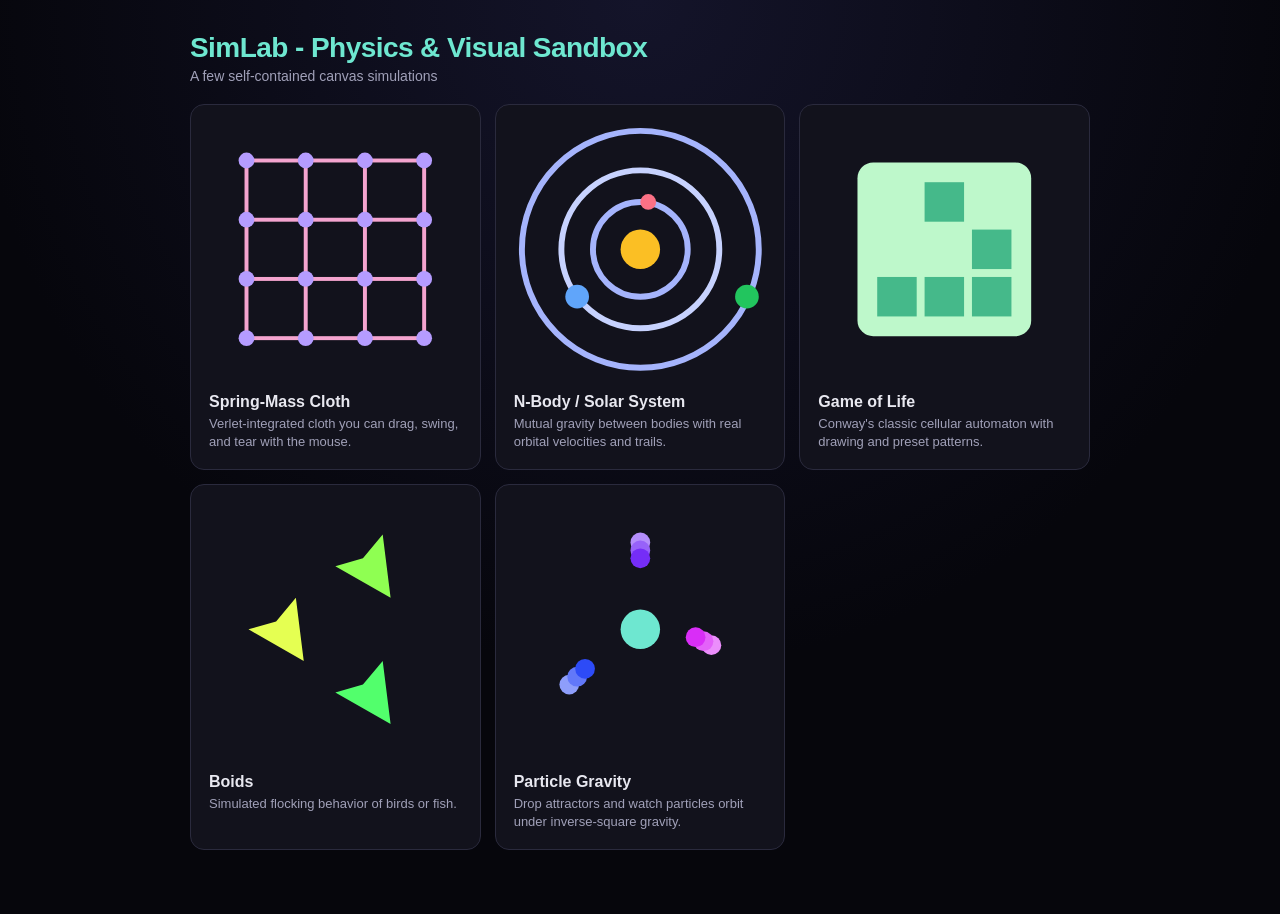
==== index.html @ 7349c9fe "feat: create game of life simulation" ====
<!doctype html>
<html lang="en">
  <head>
    <meta charset="UTF-8" />
    <meta name="viewport" content="width=device-width, initial-scale=1.0" />
    <title>SimLab</title>
    <link rel="icon" type="image/png" href="icon.png" />
    <link rel="stylesheet" href="common.css" />
  </head>
  <body>
    <main class="app">
      <header class="app__header">
        <h1 class="app__title">SimLab - Physics &amp; Visual Sandbox</h1>
        <p class="app__subtitle">A few self-contained canvas simulations</p>
      </header>

      <div class="gallery">
        <a class="card" href="cloth/index.html">
          <div class="card__emoji">
            <svg viewBox="0 0 64 64" aria-hidden="true">
              <rect x="9" y="9" width="46" height="46" fill="#f4a4cf" />
              <g fill="#12121c">
                <rect x="10" y="10" width="14" height="14" />
                <rect x="10" y="25" width="14" height="14" />
                <rect x="10" y="40" width="14" height="14" />
                <rect x="25" y="10" width="14" height="14" />
                <rect x="25" y="25" width="14" height="14" />
                <rect x="25" y="40" width="14" height="14" />
                <rect x="40" y="10" width="14" height="14" />
                <rect x="40" y="25" width="14" height="14" />
                <rect x="40" y="40" width="14" height="14" />
              </g>
              <circle cx="9.5" cy="9.5" r="2" fill="#b59cff" />
              <circle cx="9.5" cy="24.5" r="2" fill="#b59cff" />
              <circle cx="9.5" cy="39.5" r="2" fill="#b59cff" />
              <circle cx="9.5" cy="54.5" r="2" fill="#b59cff" />
              <circle cx="24.5" cy="9.5" r="2" fill="#b59cff" />
              <circle cx="24.5" cy="24.5" r="2" fill="#b59cff" />
              <circle cx="24.5" cy="39.5" r="2" fill="#b59cff" />
              <circle cx="24.5" cy="54.5" r="2" fill="#b59cff" />
              <circle cx="39.5" cy="9.5" r="2" fill="#b59cff" />
              <circle cx="39.5" cy="24.5" r="2" fill="#b59cff" />
              <circle cx="39.5" cy="39.5" r="2" fill="#b59cff" />
              <circle cx="39.5" cy="54.5" r="2" fill="#b59cff" />
              <circle cx="54.5" cy="9.5" r="2" fill="#b59cff" />
              <circle cx="54.5" cy="24.5" r="2" fill="#b59cff" />
              <circle cx="54.5" cy="39.5" r="2" fill="#b59cff" />
              <circle cx="54.5" cy="54.5" r="2" fill="#b59cff" />
            </svg>
          </div>
          <h2 class="card__title">Spring-Mass Cloth</h2>
          <p class="card__desc">
            Verlet-integrated cloth you can drag, swing, and tear with the
            mouse.
          </p>
        </a>

        <a class="card" href="n-body/index.html">
          <div class="card__emoji">
            <svg viewBox="0 0 64 64" aria-hidden="true">
              <path
                d="M32 32m-20 0a20 20 0 1 0 40 0a20 20 0 1 0 -40 0"
                fill="none"
                stroke="#c7d2fe"
                stroke-width="1.5"
              />
              <path
                d="M32 32m-12 0a12 12 0 1 0 24 0a12 12 0 1 0 -24 0"
                fill="none"
                stroke="#a5b4fc"
                stroke-width="1.5"
              />
              <path
                d="M32 32m-30 0a30 30 0 1 0 60 0a30 30 0 1 0 -60 0"
                fill="none"
                stroke="#a5b4fc"
                stroke-width="1.5"
              />
              <circle cx="32" cy="32" r="5" fill="#fbbf24" />
              <circle cx="16" cy="44" r="3" fill="#60a5fa" />
              <circle cx="59" cy="44" r="3" fill="#22c55e" />
              <circle cx="34" cy="20" r="2" fill="#fb7185" />
            </svg>
          </div>
          <h2 class="card__title">N-Body / Solar System</h2>
          <p class="card__desc">
            Mutual gravity between bodies with real orbital velocities and
            trails.
          </p>
        </a>

        <a class="card" href="game-of-life/index.html">
          <div class="card__emoji">
            <svg viewBox="0 0 64 64" aria-hidden="true">
              <rect
                x="10"
                y="10"
                width="44"
                height="44"
                rx="4"
                fill="#BEF8CB"
              />
              <g fill="#45b98a">
                <rect x="27" y="15" width="10" height="10" />
                <rect x="39" y="27" width="10" height="10" />
                <rect x="15" y="39" width="10" height="10" />
                <rect x="39" y="39" width="10" height="10" />
                <rect x="27" y="39" width="10" height="10" />
              </g>
            </svg>
          </div>
          <h2 class="card__title">Game of Life</h2>
          <p class="card__desc">
            Conway's classic cellular automaton with drawing and preset
            patterns.
          </p>
        </a>

        <a class="card" href="boids/index.html">
          <div class="card__emoji">
            <svg viewBox="0 0 64 64" aria-hidden="true">
              <polygon points="10,32 17,30 22,24 24,40" fill="#E5FF52" />
              <polygon points="32,16 39,14 44,8 46,24" fill="#8FFF52" />
              <polygon points="32,48 39,46 44,40 46,56" fill="#52FF6C" />
            </svg>
          </div>
          <h2 class="card__title">Boids</h2>
          <p class="card__desc">
            Simulated flocking behavior of birds or fish.
          </p>
        </a>

        <a class="card" href="particle-gravity/index.html">
          <div class="card__emoji">
            <svg viewBox="0 0 64 64" aria-hidden="true">
              <circle cx="32" cy="32" r="5" fill="#6EE7D0" />
              <circle cx="32" cy="10" r="2.5" fill="#B48EFB" />
              <circle cx="32" cy="12" r="2.5" fill="#9762F9" />
              <circle cx="32" cy="14" r="2.5" fill="#752DF7" />
              <circle cx="50" cy="36" r="2.5" fill="#EB8EFB" />
              <circle cx="48" cy="35" r="2.5" fill="#E362F9" />
              <circle cx="46" cy="34" r="2.5" fill="#D92DF7" />
              <circle cx="14" cy="46" r="2.5" fill="#8E9EFB" />
              <circle cx="16" cy="44" r="2.5" fill="#6278F9" />
              <circle cx="18" cy="42" r="2.5" fill="#2D4BF7" />
            </svg>
          </div>
          <h2 class="card__title">Particle Gravity</h2>
          <p class="card__desc">
            Drop attractors and watch particles orbit under inverse-square
            gravity.
          </p>
        </a>
      </div>
    </main>
  </body>
</html>
---- common.css ----
:root {
  --bg: #06060c;
  --panel: #12121c;
  --panel-2: #1a1a28;
  --border: #2a2a3d;
  --text: #e8e8f0;
  --text-secondary: #a0a0b8;
  --text-tertiary: #6a6a82;
  --accent: #6ee7d0;
  --accent-2: #8b7dff;
  --radius: 14px;
  --radius-sm: 8px;
}

* {
  box-sizing: border-box;
}

body {
  margin: 0;
  min-height: 100vh;
  background: radial-gradient(circle at 50% 0%, #14142a 0%, var(--bg) 60%);
  color: var(--text);
  font-family:
    -apple-system, BlinkMacSystemFont, "Segoe UI", Roboto, Helvetica, Arial,
    sans-serif;
  display: flex;
  justify-content: center;
  padding: 32px 20px 64px;
}

.app {
  width: 100%;
  max-width: 900px;
}

.app__header {
  margin-bottom: 18px;
}

.app__back {
  display: inline-block;
  padding: 7px 16px;
  border-radius: var(--radius-sm);
  border: 1px solid var(--border);
  background: var(--panel);
  color: var(--text-secondary);
  font-size: 13px;
  font-weight: 600;
  text-decoration: none;
}
.app__back:hover {
  color: var(--accent);
  background: var(--panel-2);
}

.app__title {
  margin: 0;
  font-size: 28px;
  font-weight: 700;
  letter-spacing: -0.02em;
  color: var(--accent);
}

.app__subtitle {
  margin: 4px 0 0;
  font-size: 14px;
  color: var(--text-secondary);
}

.stage {
  position: relative;
  border-radius: var(--radius);
  overflow: hidden;
  border: 1px solid var(--border);
  box-shadow: 0 20px 60px -20px rgba(0, 0, 0, 0.7);
}

.stage__canvas {
  display: block;
  width: 100%;
  height: 100%;
  background: #0a0a12;
  cursor: crosshair;
  touch-action: none;
}

.stage__hud {
  position: absolute;
  top: 12px;
  right: 12px;
  display: flex;
  gap: 8px;
  pointer-events: none;
}

.hud__stat {
  font-size: 12px;
  font-variant-numeric: tabular-nums;
  padding: 4px 10px;
  border-radius: 999px;
  background: rgba(10, 10, 20, 0.6);
  border: 1px solid var(--border);
  color: var(--text-secondary);
  backdrop-filter: blur(6px);
}

.controls {
  margin-top: 18px;
  padding: 16px;
  background: var(--panel);
  border: 1px solid var(--border);
  border-radius: var(--radius);
}

.controls__row {
  display: flex;
  flex-wrap: wrap;
  gap: 18px;
  align-items: center;
}

.controls__row + .controls__row {
  margin-top: 16px;
  padding-top: 16px;
  border-top: 1px solid var(--border);
}

.control {
  display: flex;
  align-items: center;
  gap: 8px;
}
.control__label {
  font-size: 13px;
  color: var(--text-secondary);
  white-space: nowrap;
}
.control__value {
  font-size: 13px;
  font-weight: 600;
  font-variant-numeric: tabular-nums;
  min-width: 32px;
  color: var(--text);
}
.control__slider {
  width: 96px;
  accent-color: var(--accent);
}
.control__select {
  background: var(--panel-2);
  color: var(--text);
  border: 1px solid var(--border);
  border-radius: var(--radius-sm);
  padding: 5px 8px;
  font-size: 13px;
}

.toggle {
  display: flex;
  align-items: center;
  gap: 6px;
  font-size: 13px;
  color: var(--text-secondary);
  cursor: pointer;
  user-select: none;
}
.toggle input {
  accent-color: var(--accent);
  width: 15px;
  height: 15px;
}

.btn {
  padding: 7px 16px;
  border-radius: var(--radius-sm);
  border: 1px solid transparent;
  background: var(--accent);
  color: #06181a;
  font-size: 13px;
  font-weight: 600;
  cursor: pointer;
  transition:
    filter 0.15s ease,
    background 0.15s ease;
}
.btn:hover {
  filter: brightness(1.08);
}
.btn--ghost {
  background: transparent;
  border-color: var(--border);
  color: var(--text-secondary);
}
.btn--ghost:hover {
  background: var(--panel-2);
  color: var(--text);
}

.controls__hint {
  margin: 14px 0 0;
  font-size: 12px;
  color: var(--text-tertiary);
}

/* ------------------------------------------------------------------ */
/* Gallery landing page                                                */
/* ------------------------------------------------------------------ */
.gallery {
  display: grid;
  grid-template-columns: repeat(auto-fill, minmax(220px, 1fr));
  gap: 14px;
  margin-top: 20px;
}

.card {
  display: block;
  padding: 18px;
  border-radius: var(--radius);
  border: 1px solid var(--border);
  background: var(--panel);
  text-decoration: none;
  color: var(--text);
  transition:
    transform 0.15s ease,
    border-color 0.15s ease,
    background 0.15s ease;
}
.card:hover {
  transform: translateY(-3px);
  border-color: var(--accent);
  background: var(--panel-2);
}
.card__emoji {
  font-size: 26px;
}
.card__title {
  margin: 10px 0 4px;
  font-size: 16px;
  font-weight: 600;
}
.card__desc {
  margin: 0;
  font-size: 13px;
  color: var(--text-secondary);
  line-height: 1.4;
}

/* ------------------------------------------------------------------ */
/* Sidebar + telemetry layout (shared across simulations)              */
/* ------------------------------------------------------------------ */
body.sidebar {
  padding: 0;
  display: block;
  height: 100vh;
  overflow: hidden;
}

.layout {
  display: grid;
  grid-template-columns: 300px 1fr;
  height: 100vh;
}

.panel {
  display: flex;
  flex-direction: column;
  gap: 22px;
  padding: 22px;
  background: var(--panel);
  border-right: 1px solid var(--border);
  min-height: 0;
  overflow-y: auto;
  scrollbar-color: var(--border) transparent;
}
.panel::-webkit-scrollbar {
  width: 10px;
}
.panel::-webkit-scrollbar-track {
  background: transparent;
}
.panel::-webkit-scrollbar-thumb {
  background: var(--border);
  border-radius: 999px;
  border: 2px solid var(--panel);
}
.panel::-webkit-scrollbar-thumb:hover {
  background: var(--text-tertiary);
}
.panel .app__back {
  align-self: flex-start;
}
.panel__head {
  margin-top: 4px;
}
.panel .app__title {
  font-size: 24px;
}

.stack {
  display: flex;
  flex-direction: column;
  gap: 16px;
}
.stack--row {
  flex-direction: row;
  flex-wrap: wrap;
  align-items: center;
  gap: 12px;
}

.control--stacked {
  flex-direction: column;
  align-items: stretch;
  gap: 8px;
}
.control--stacked .control__slider {
  width: 100%;
}
.control--stacked .control__select {
  width: 100%;
}
.control--stacked .control__label {
  display: flex;
  justify-content: space-between;
  align-items: baseline;
}

.viewport {
  display: grid;
  place-items: center;
  padding: 20px;
  min-width: 0;
}
.viewport .stage {
  width: 100%;
  height: calc(100vh - 40px);
}

.panel .controls__hint {
  margin: auto 0 0;
}

/* Telemetry toggle switch */
.info-check {
  position: absolute;
  width: 1px;
  height: 1px;
  opacity: 0;
  pointer-events: none;
}
.info-toggle {
  display: flex;
  align-items: center;
  gap: 10px;
  cursor: pointer;
  user-select: none;
  font-size: 13px;
  color: var(--text-secondary);
}
.info-toggle__switch {
  position: relative;
  flex: none;
  width: 38px;
  height: 20px;
  border-radius: 999px;
  background: var(--panel-2);
  border: 1px solid var(--border);
  transition:
    background 0.2s ease,
    border-color 0.2s ease;
}
.info-toggle__switch::after {
  content: "";
  position: absolute;
  top: 2px;
  left: 2px;
  width: 14px;
  height: 14px;
  border-radius: 50%;
  background: var(--text-secondary);
  transition:
    transform 0.2s ease,
    background 0.2s ease;
}
.info-check:checked ~ .info-toggle .info-toggle__switch {
  background: var(--accent);
  border-color: var(--accent);
}
.info-check:checked ~ .info-toggle .info-toggle__switch::after {
  transform: translateX(18px);
  background: #06181a;
}
.info-check:focus-visible ~ .info-toggle .info-toggle__switch {
  outline: 2px solid var(--accent);
  outline-offset: 2px;
}

/* Telemetry readout list (hidden until toggled on) */
.telemetry {
  display: none;
  flex-direction: column;
  gap: 8px;
  padding-top: 18px;
  border-top: 1px solid var(--border);
}
.info-check:checked ~ .telemetry {
  display: flex;
}
.telemetry .hud__stat {
  width: 100%;
  text-align: left;
  font-size: 13px;
  padding: 8px 12px;
  background: var(--panel-2);
}

/* Telemetry readout rows (label + accent value) */
.readout {
  display: flex;
  justify-content: space-between;
  align-items: baseline;
  gap: 10px;
}
.readout__label {
  font-size: 12px;
  color: var(--text-secondary);
}
.readout__value {
  font-size: 15px;
  font-weight: 600;
  font-variant-numeric: tabular-nums;
  letter-spacing: -0.01em;
  color: var(--accent);
}

@media (max-width: 720px) {
  body.sidebar {
    height: auto;
    overflow: visible;
  }
  .layout {
    grid-template-columns: 1fr;
    height: auto;
    min-height: 100vh;
  }
  .panel {
    overflow-y: visible;
  }
  .viewport {
    padding: 14px;
  }
}
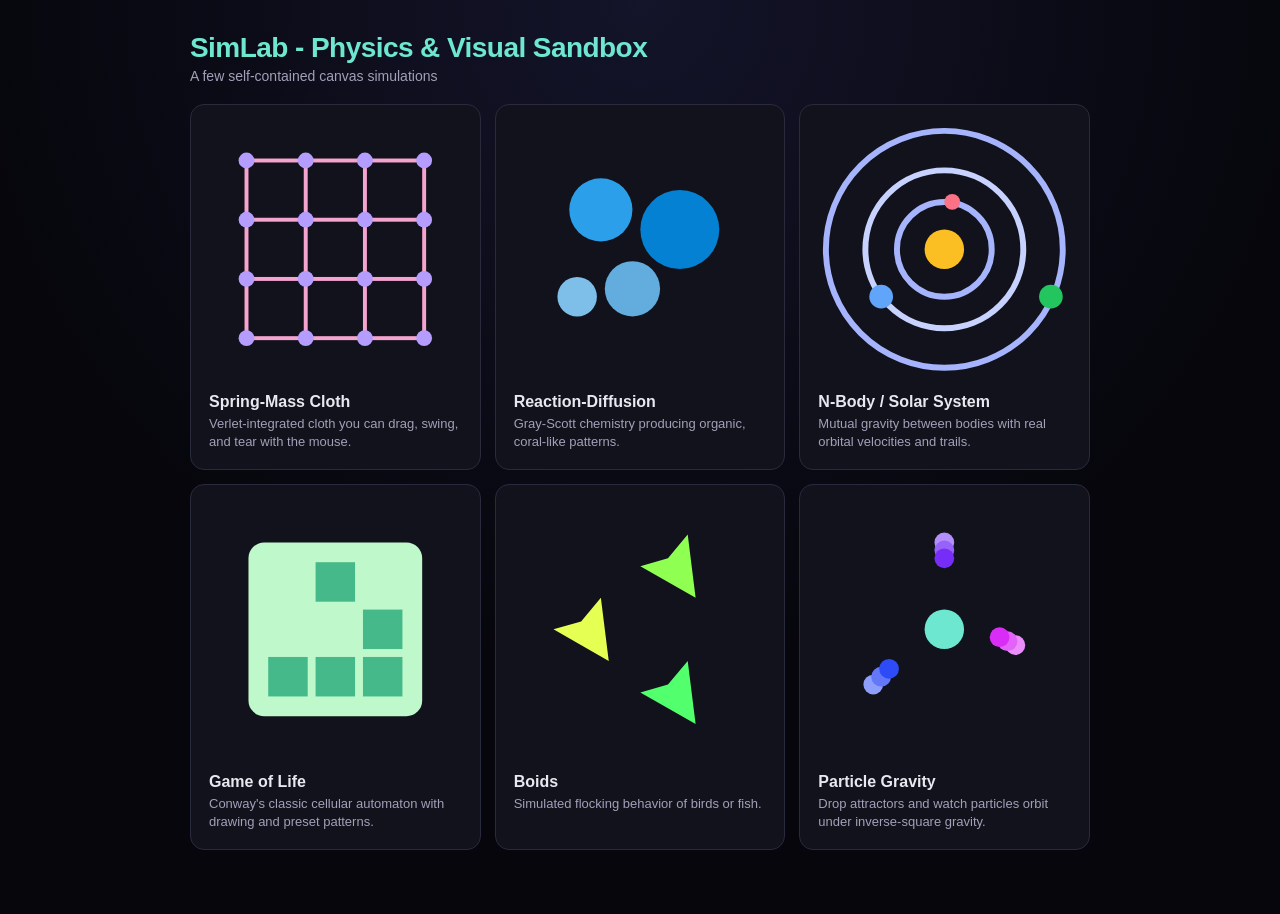
==== commit 5ebd7b18: "feat: create reaction-diffusion simulation" ====
--- a/index.html
+++ b/index.html
@@ -52,6 +52,21 @@
           <p class="card__desc">
             Verlet-integrated cloth you can drag, swing, and tear with the
             mouse.
+          </p>
+        </a>
+
+        <a class="card" href="reaction-diffusion/index.html">
+          <div class="card__emoji">
+            <svg viewBox="0 0 64 64" aria-hidden="true">
+              <circle cx="22" cy="22" r="8" fill="#2EAFFF" opacity="0.9" />
+              <circle cx="42" cy="27" r="10" fill="#009DFF" opacity="0.8" />
+              <circle cx="30" cy="42" r="7" fill="#70C8FF" opacity="0.85" />
+              <circle cx="16" cy="44" r="5" fill="#8AD2FF" opacity="0.9" />
+            </svg>
+          </div>
+          <h2 class="card__title">Reaction-Diffusion</h2>
+          <p class="card__desc">
+            Gray-Scott chemistry producing organic, coral-like patterns.
           </p>
         </a>
 
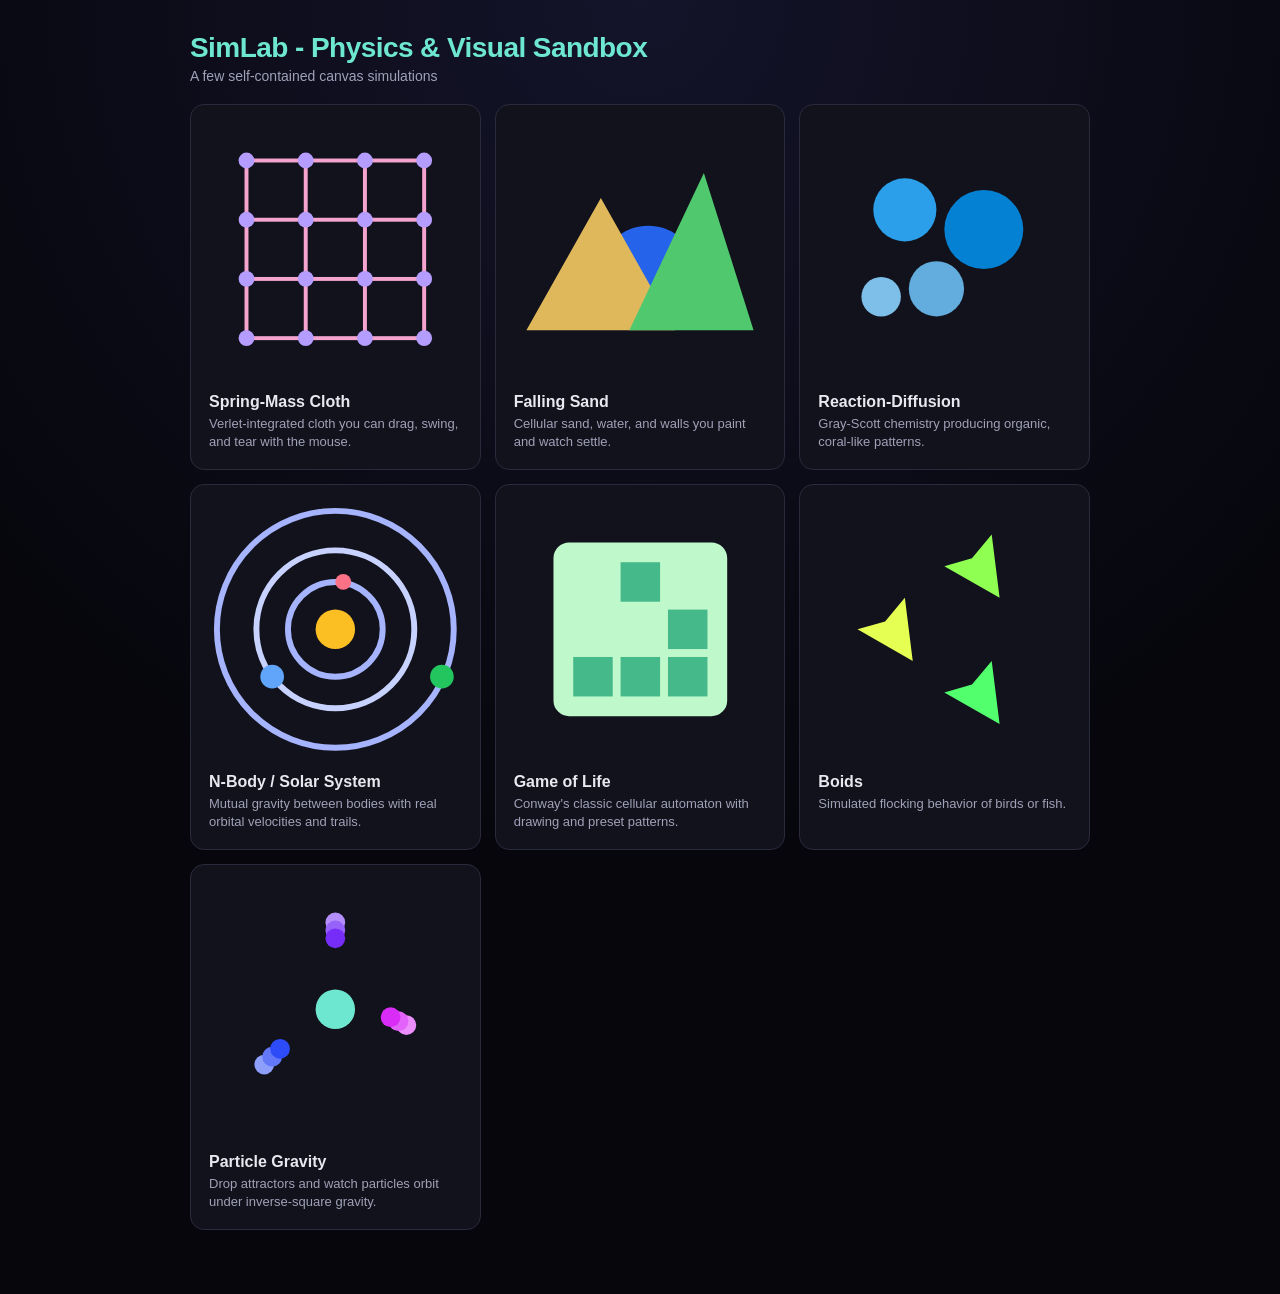
==== commit 0b0e6430: "feat: create falling sand simulation" ====
--- a/index.html
+++ b/index.html
@@ -52,6 +52,29 @@
           <p class="card__desc">
             Verlet-integrated cloth you can drag, swing, and tear with the
             mouse.
+          </p>
+        </a>
+
+        <a class="card" href="falling-sand/index.html">
+          <div class="card__emoji">
+            <svg viewBox="0 0 64 64" aria-hidden="true">
+              <path
+                d="M18 42c0,0,4-16,16-16s16,16,16,16"
+                style="fill: #2563eb"
+              />
+              <polygon
+                points="4,52 22,20 40,52"
+                style="fill: rgb(222, 184, 90); stroke: rgb(222, 184, 90)"
+              />
+              <polygon
+                points="30,52 48,14 60,52"
+                style="fill: rgb(80, 200, 110); stroke: rgb(80, 200, 110)"
+              />
+            </svg>
+          </div>
+          <h2 class="card__title">Falling Sand</h2>
+          <p class="card__desc">
+            Cellular sand, water, and walls you paint and watch settle.
           </p>
         </a>
 
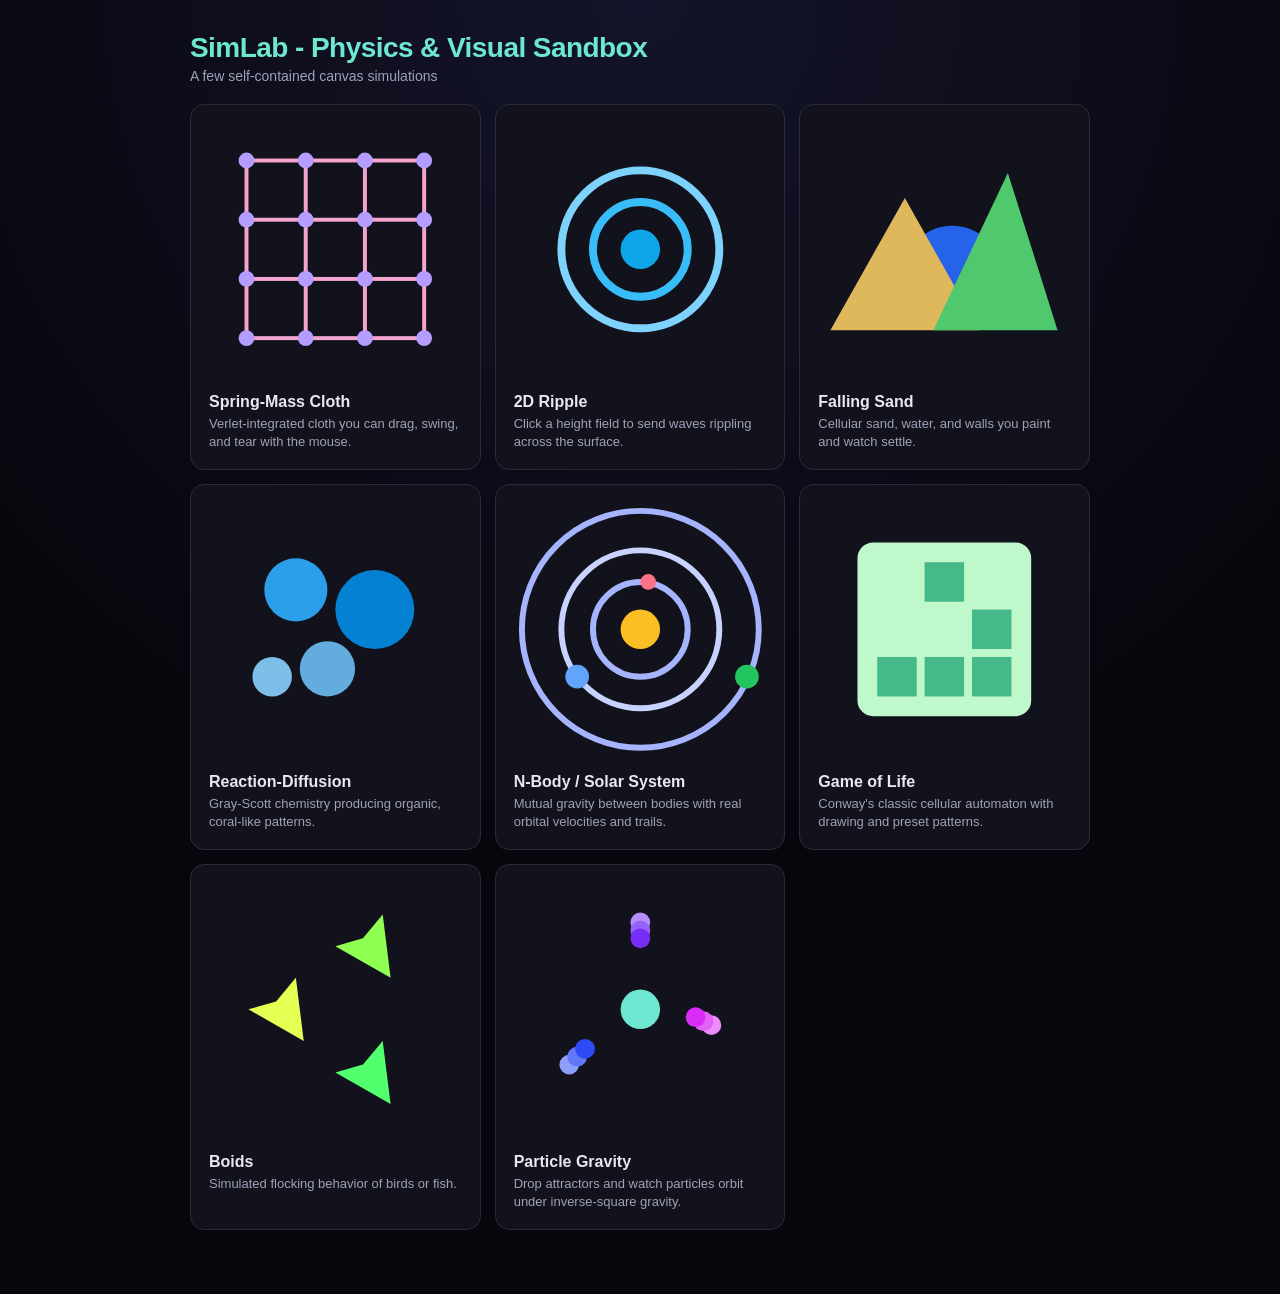
==== commit 1595dd25: "feat: create ripple wavefield simulation" ====
--- a/index.html
+++ b/index.html
@@ -55,6 +55,34 @@
           </p>
         </a>
 
+        <a class="card" href="ripple/index.html">
+          <div class="card__emoji">
+            <svg viewBox="0 0 64 64" aria-hidden="true">
+              <circle cx="32" cy="32" r="5" fill="#0ea5e9" />
+              <circle
+                cx="32"
+                cy="32"
+                r="12"
+                fill="none"
+                stroke="#38bdf8"
+                stroke-width="2"
+              />
+              <circle
+                cx="32"
+                cy="32"
+                r="20"
+                fill="none"
+                stroke="#7dd3fc"
+                stroke-width="2"
+              />
+            </svg>
+          </div>
+          <h2 class="card__title">2D Ripple</h2>
+          <p class="card__desc">
+            Click a height field to send waves rippling across the surface.
+          </p>
+        </a>
+
         <a class="card" href="falling-sand/index.html">
           <div class="card__emoji">
             <svg viewBox="0 0 64 64" aria-hidden="true">
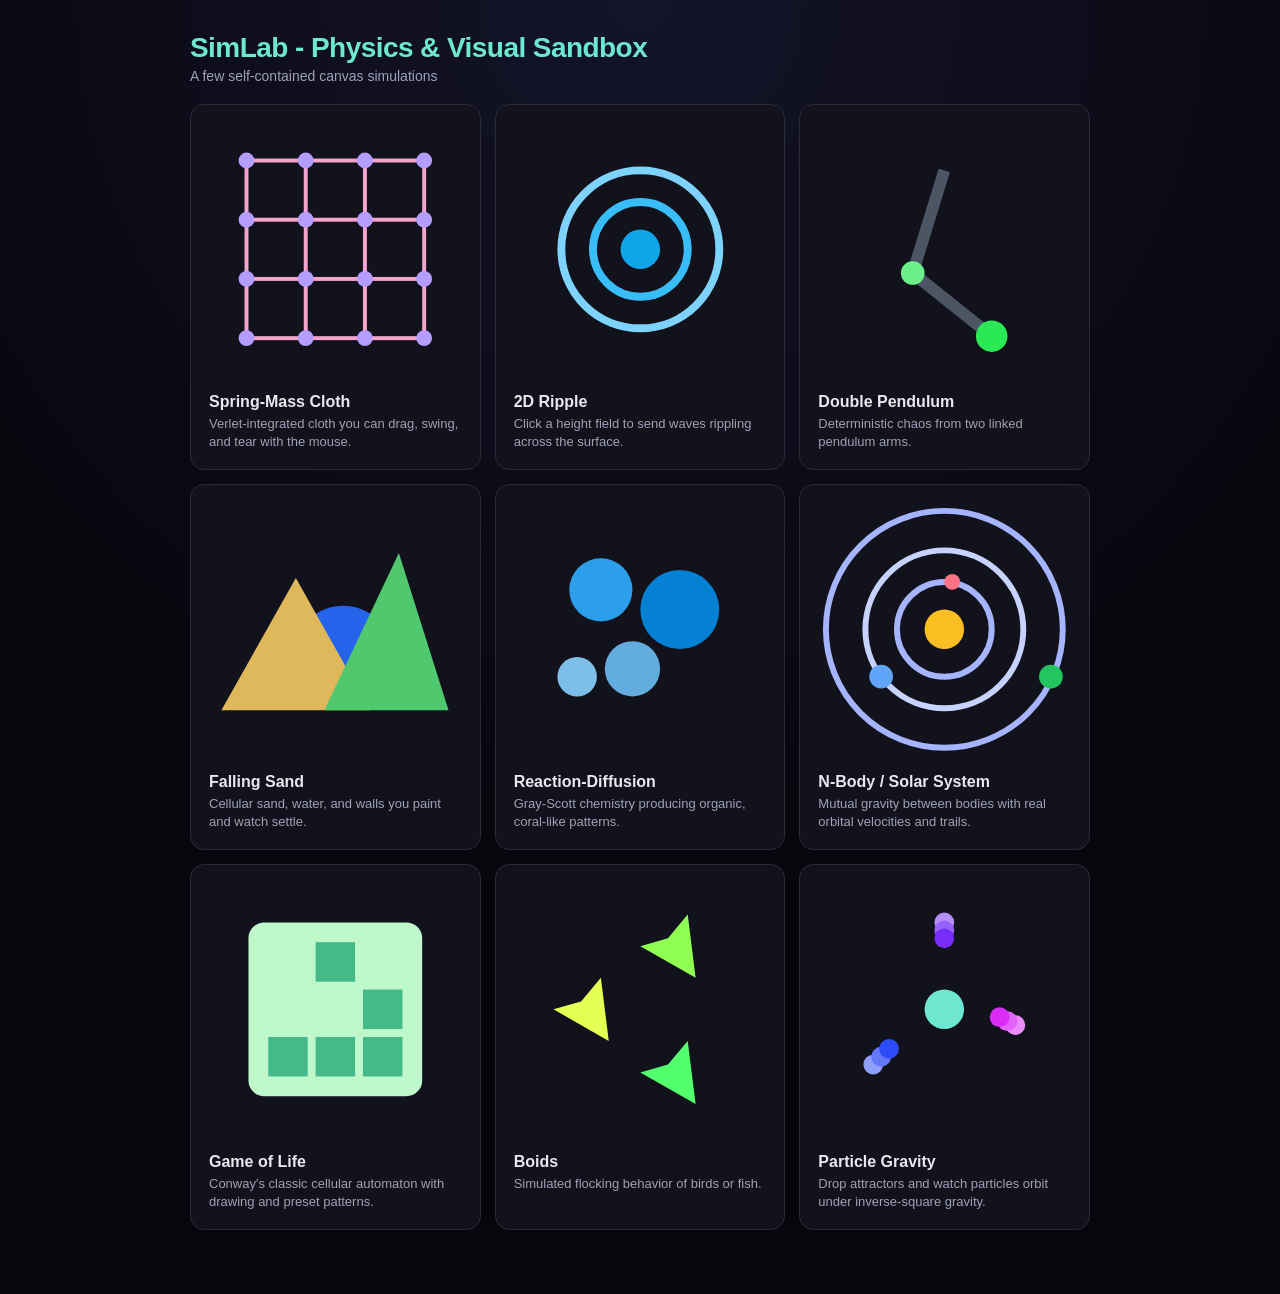
==== commit 597bc0c0: "feat: create double pendulum simulation" ====
--- a/index.html
+++ b/index.html
@@ -83,6 +83,35 @@
           </p>
         </a>
 
+        <a class="card" href="double-pendulum/index.html">
+          <div class="card__emoji">
+            <svg viewBox="0 0 64 64" aria-hidden="true">
+              <line
+                x1="32"
+                y1="12"
+                x2="24"
+                y2="38"
+                stroke="#4b5563"
+                stroke-width="3"
+              />
+              <line
+                x1="24"
+                y1="38"
+                x2="44"
+                y2="54"
+                stroke="#4b5563"
+                stroke-width="3"
+              />
+              <circle cx="24" cy="38" r="3" fill="#6BEF88" />
+              <circle cx="44" cy="54" r="4" fill="#2AE954" />
+            </svg>
+          </div>
+          <h2 class="card__title">Double Pendulum</h2>
+          <p class="card__desc">
+            Deterministic chaos from two linked pendulum arms.
+          </p>
+        </a>
+
         <a class="card" href="falling-sand/index.html">
           <div class="card__emoji">
             <svg viewBox="0 0 64 64" aria-hidden="true">
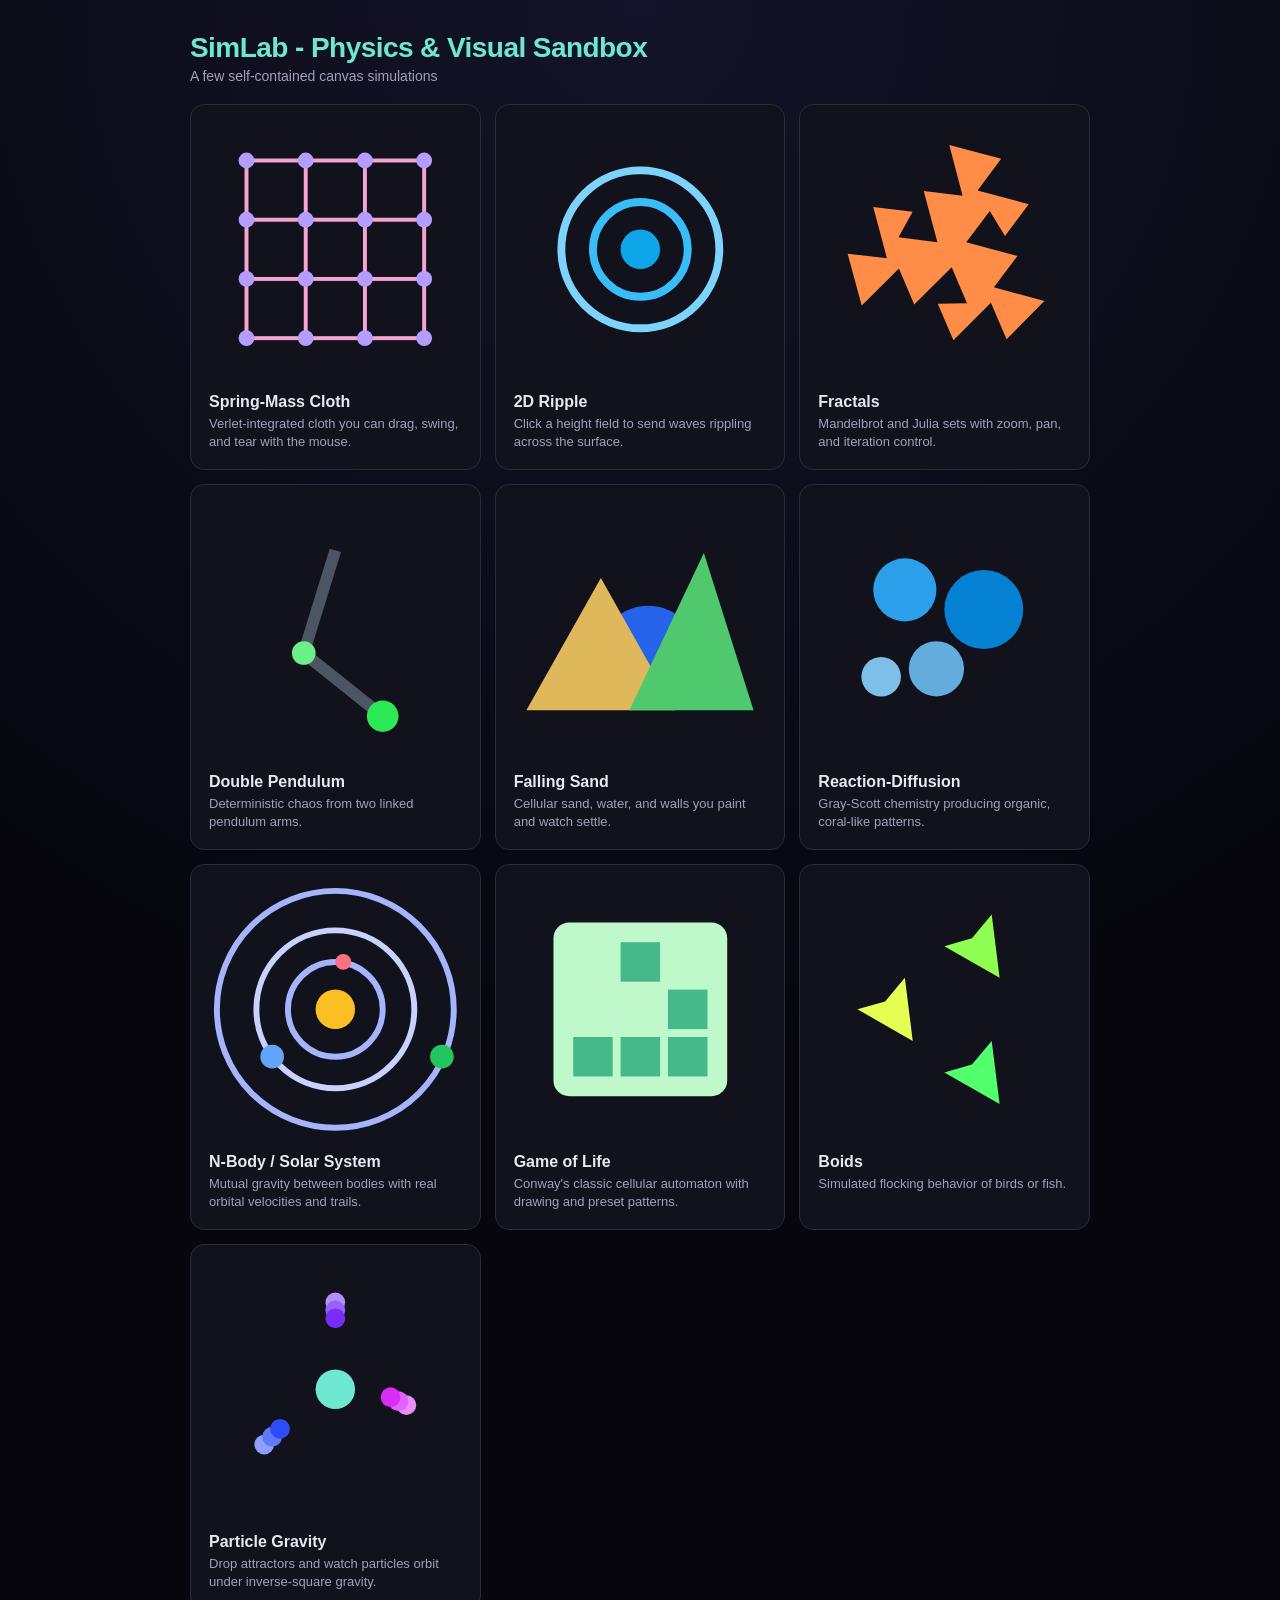
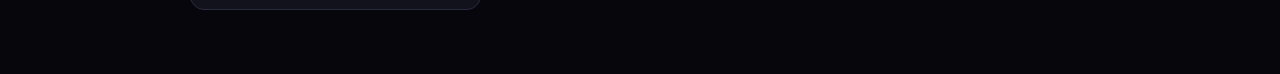
==== commit 6475acdf: "feat: create Mandelbrot and Julia fractal simulation" ====
--- a/index.html
+++ b/index.html
@@ -83,6 +83,43 @@
           </p>
         </a>
 
+        <a class="card" href="fractals/index.html">
+          <div class="card__emoji">
+            <svg viewBox="0 0 64 64" aria-hidden="true">
+              <g transform="scale(0.25) translate(-430 -10) ">
+                <path
+                  style="
+                    color: #ff8d47;
+                    fill: #ff8d47;
+                    fill-opacity: 1;
+                    fill-rule: nonzero;
+                    stroke: none;
+                    stroke-width: 9;
+                    stroke-linecap: square;
+                    stroke-linejoin: miter;
+                    marker: none;
+                    marker-start: none;
+                    marker-mid: none;
+                    marker-end: none;
+                    stroke-miterlimit: 4;
+                    stroke-dashoffset: 0;
+                    stroke-opacity: 1;
+                    visibility: visible;
+                    display: inline;
+                    overflow: visible;
+                  "
+                  d="M 659.3395,190.46788 L 621.07905,229.04469 L 605.21996,192.19763 L 567.22185,230.11562 L 551.36276,193.26856 L 580.97256,192.57671 L 565.49223,156.09113 L 527.49413,194.00911 L 512.01381,157.52353 L 474.27827,194.79194 L 460,142.36901 L 499.84003,147.05816 L 486.00114,95.191853 L 525.84118,99.880993 L 511.63545,125.86975 L 550.97305,130.70619 L 537.13416,78.839873 L 576.47177,83.676313 L 563.06414,32.362183 L 615.60287,46.208293 L 591.62193,78.366203 L 643.45891,92.314533 L 619.47797,124.47244 L 604.07391,99.175533 L 580.21663,130.82468 L 632.05362,144.773 L 608.19634,176.42215 L 659.3395,190.46788"
+                  id="path3929"
+                />
+              </g>
+            </svg>
+          </div>
+          <h2 class="card__title">Fractals</h2>
+          <p class="card__desc">
+            Mandelbrot and Julia sets with zoom, pan, and iteration control.
+          </p>
+        </a>
+
         <a class="card" href="double-pendulum/index.html">
           <div class="card__emoji">
             <svg viewBox="0 0 64 64" aria-hidden="true">
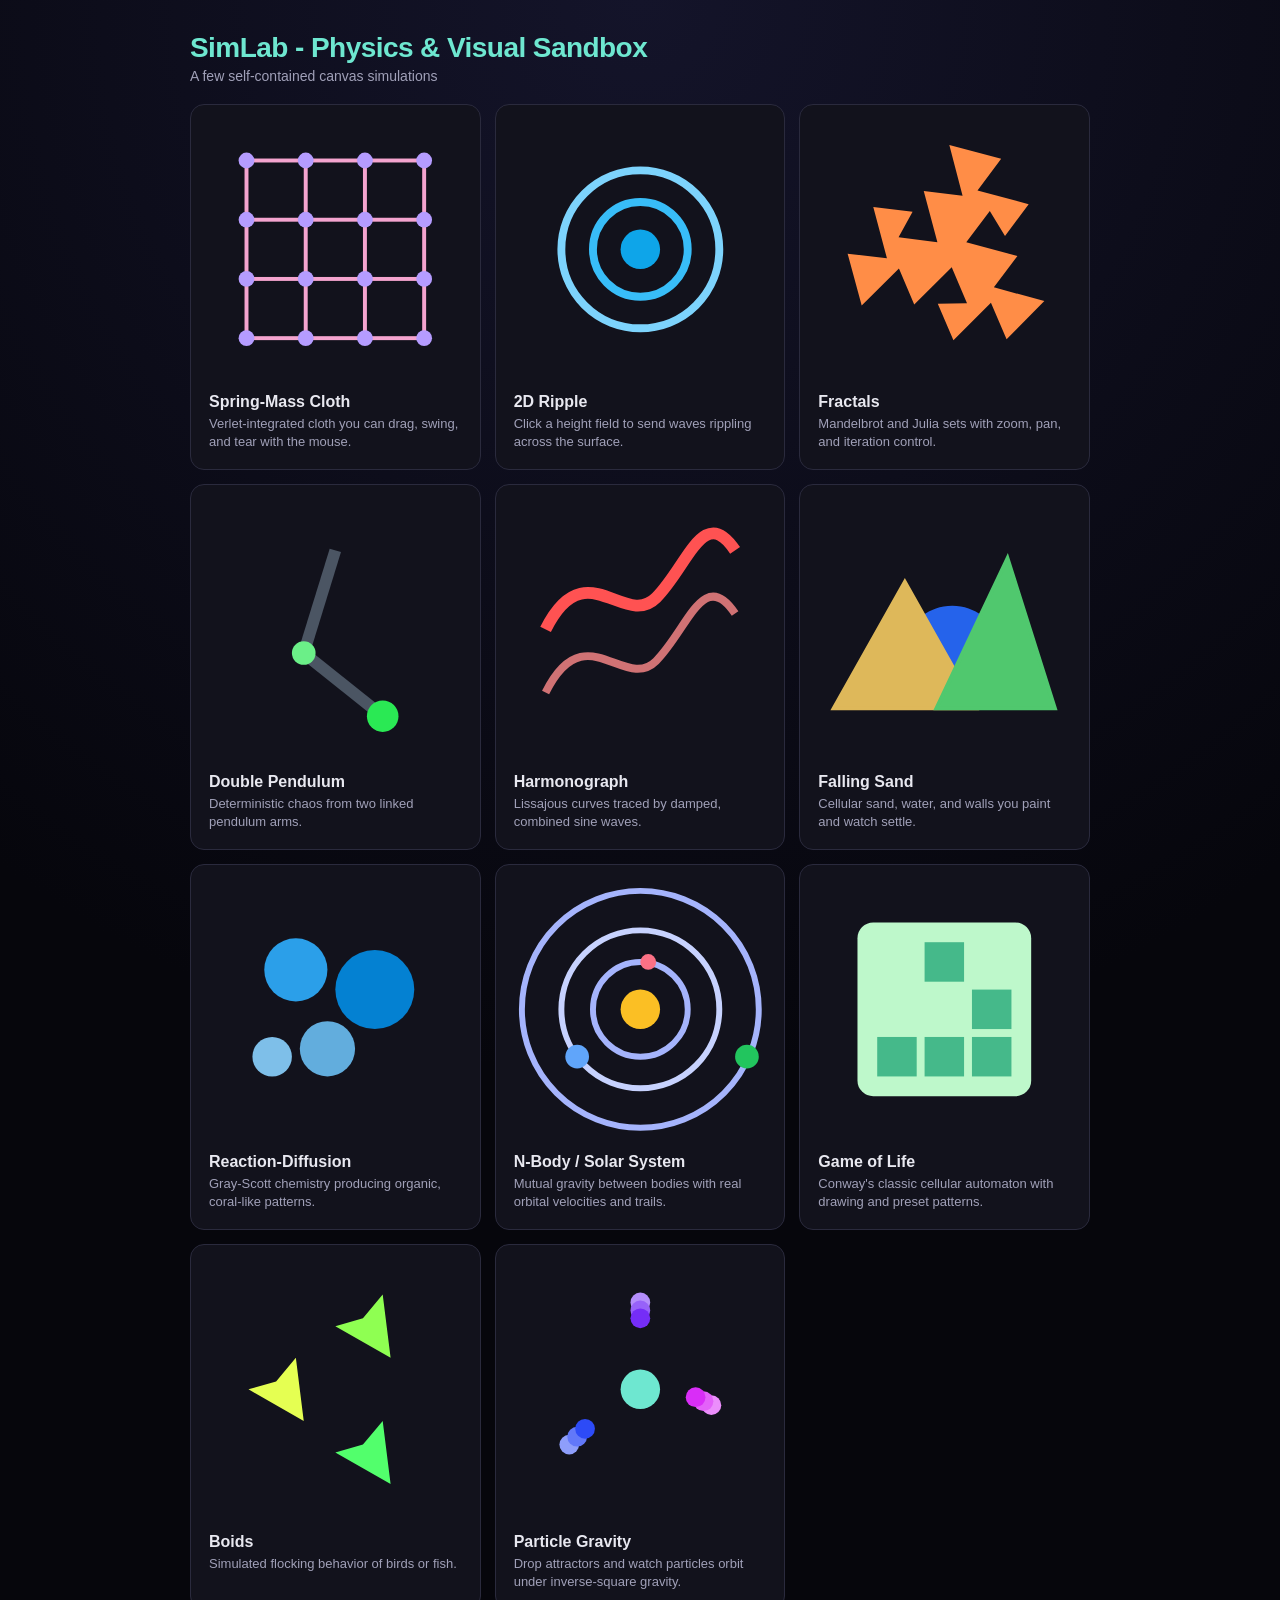
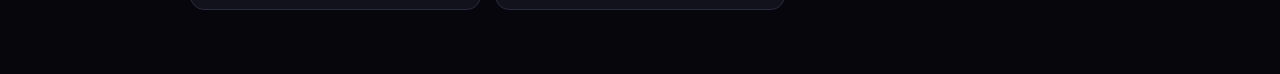
==== commit 0e90d430: "feat: create harmonograph motion simulation" ====
--- a/index.html
+++ b/index.html
@@ -149,6 +149,30 @@
           </p>
         </a>
 
+        <a class="card" href="harmonograph/index.html">
+          <div class="card__emoji">
+            <svg viewBox="0 0 64 64" aria-hidden="true">
+              <path
+                d="M8 32c10-20 20 0 28-8s12-24 20-12"
+                fill="none"
+                stroke="#ff5252"
+                stroke-width="3"
+              />
+              <path
+                d="M8 48c10-20 20 0 28-8s12-24 20-12"
+                fill="none"
+                stroke="#FF8A8A"
+                stroke-width="2"
+                opacity="0.8"
+              />
+            </svg>
+          </div>
+          <h2 class="card__title">Harmonograph</h2>
+          <p class="card__desc">
+            Lissajous curves traced by damped, combined sine waves.
+          </p>
+        </a>
+
         <a class="card" href="falling-sand/index.html">
           <div class="card__emoji">
             <svg viewBox="0 0 64 64" aria-hidden="true">
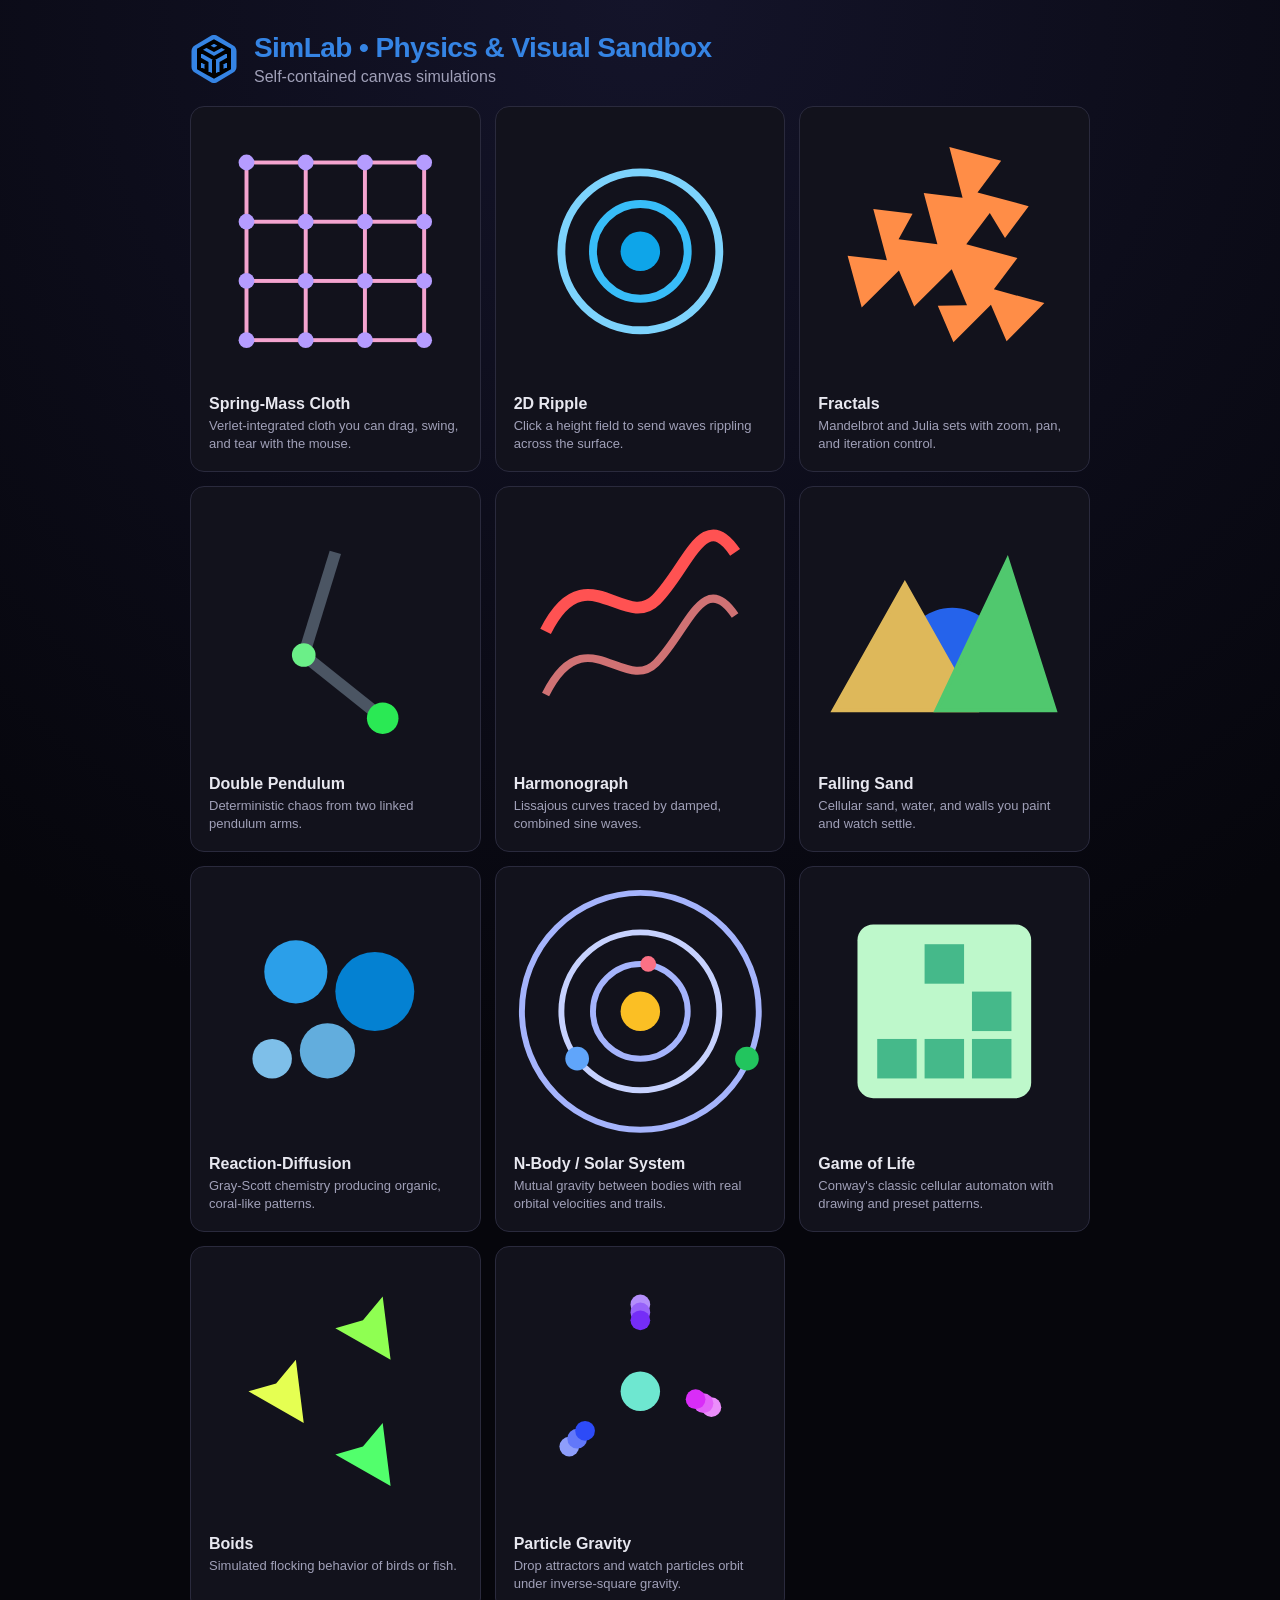
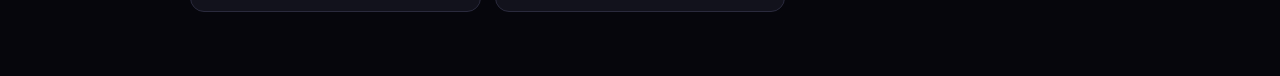
==== commit 01ccebc0: "fix: update page icon" ====
--- a/index.html
+++ b/index.html
@@ -4,18 +4,21 @@
     <meta charset="UTF-8" />
     <meta name="viewport" content="width=device-width, initial-scale=1.0" />
     <title>SimLab</title>
-    <link rel="icon" type="image/png" href="icon.png" />
+    <link rel="icon" type="image/png" href="icon.svg" />
     <link rel="stylesheet" href="common.css" />
   </head>
   <body>
     <main class="app">
       <header class="app__header">
-        <h1 class="app__title">SimLab - Physics &amp; Visual Sandbox</h1>
-        <p class="app__subtitle">A few self-contained canvas simulations</p>
+        <img class="app__icon" src="icon.svg" alt="" />
+        <div >
+          <h1 class="app__title">SimLab &bull; Physics &amp; Visual Sandbox</h1>
+          <p class="app__subtitle">Self-contained canvas simulations</p>
+        </div>
       </header>
 
       <div class="gallery">
-        <a class="card" href="cloth/index.html">
+        <a class="card" href="cloth/">
           <div class="card__emoji">
             <svg viewBox="0 0 64 64" aria-hidden="true">
               <rect x="9" y="9" width="46" height="46" fill="#f4a4cf" />
@@ -55,7 +58,7 @@
           </p>
         </a>
 
-        <a class="card" href="ripple/index.html">
+        <a class="card" href="ripple/">
           <div class="card__emoji">
             <svg viewBox="0 0 64 64" aria-hidden="true">
               <circle cx="32" cy="32" r="5" fill="#0ea5e9" />
@@ -83,7 +86,7 @@
           </p>
         </a>
 
-        <a class="card" href="fractals/index.html">
+        <a class="card" href="fractals/">
           <div class="card__emoji">
             <svg viewBox="0 0 64 64" aria-hidden="true">
               <g transform="scale(0.25) translate(-430 -10) ">
@@ -120,7 +123,7 @@
           </p>
         </a>
 
-        <a class="card" href="double-pendulum/index.html">
+        <a class="card" href="double-pendulum/">
           <div class="card__emoji">
             <svg viewBox="0 0 64 64" aria-hidden="true">
               <line
@@ -149,7 +152,7 @@
           </p>
         </a>
 
-        <a class="card" href="harmonograph/index.html">
+        <a class="card" href="harmonograph/">
           <div class="card__emoji">
             <svg viewBox="0 0 64 64" aria-hidden="true">
               <path
@@ -173,7 +176,7 @@
           </p>
         </a>
 
-        <a class="card" href="falling-sand/index.html">
+        <a class="card" href="falling-sand/">
           <div class="card__emoji">
             <svg viewBox="0 0 64 64" aria-hidden="true">
               <path
@@ -196,7 +199,7 @@
           </p>
         </a>
 
-        <a class="card" href="reaction-diffusion/index.html">
+        <a class="card" href="reaction-diffusion/">
           <div class="card__emoji">
             <svg viewBox="0 0 64 64" aria-hidden="true">
               <circle cx="22" cy="22" r="8" fill="#2EAFFF" opacity="0.9" />
@@ -211,7 +214,7 @@
           </p>
         </a>
 
-        <a class="card" href="n-body/index.html">
+        <a class="card" href="n-body/">
           <div class="card__emoji">
             <svg viewBox="0 0 64 64" aria-hidden="true">
               <path
@@ -245,7 +248,7 @@
           </p>
         </a>
 
-        <a class="card" href="game-of-life/index.html">
+        <a class="card" href="game-of-life/">
           <div class="card__emoji">
             <svg viewBox="0 0 64 64" aria-hidden="true">
               <rect
@@ -272,7 +275,7 @@
           </p>
         </a>
 
-        <a class="card" href="boids/index.html">
+        <a class="card" href="boids/">
           <div class="card__emoji">
             <svg viewBox="0 0 64 64" aria-hidden="true">
               <polygon points="10,32 17,30 22,24 24,40" fill="#E5FF52" />
@@ -286,7 +289,7 @@
           </p>
         </a>
 
-        <a class="card" href="particle-gravity/index.html">
+        <a class="card" href="particle-gravity/">
           <div class="card__emoji">
             <svg viewBox="0 0 64 64" aria-hidden="true">
               <circle cx="32" cy="32" r="5" fill="#6EE7D0" />
--- a/common.css
+++ b/common.css
@@ -6,7 +6,7 @@
   --text: #e8e8f0;
   --text-secondary: #a0a0b8;
   --text-tertiary: #6a6a82;
-  --accent: #6ee7d0;
+  --accent: #3584e4;
   --accent-2: #8b7dff;
   --radius: 14px;
   --radius-sm: 8px;
@@ -14,6 +14,10 @@
 
 * {
   box-sizing: border-box;
+}
+
+html {
+  background: var(--bg);
 }
 
 body {
@@ -35,23 +39,14 @@
 }
 
 .app__header {
+  display: flex;
+  align-items: center;
+  gap: 16px;
   margin-bottom: 18px;
 }
 
-.app__back {
-  display: inline-block;
-  padding: 7px 16px;
-  border-radius: var(--radius-sm);
-  border: 1px solid var(--border);
-  background: var(--panel);
-  color: var(--text-secondary);
-  font-size: 13px;
-  font-weight: 600;
-  text-decoration: none;
-}
-.app__back:hover {
-  color: var(--accent);
-  background: var(--panel-2);
+.app__header:hover .app__icon {
+  transform: rotate(30deg);
 }
 
 .app__title {
@@ -64,8 +59,45 @@
 
 .app__subtitle {
   margin: 4px 0 0;
-  font-size: 14px;
-  color: var(--text-secondary);
+  font-size: 16px;
+  color: var(--text-secondary);
+}
+
+.app__back {
+  display: inline-flex;
+  align-items: center;
+  gap: 0.2em;
+  padding: 7px 16px 7px 12px;
+  border-radius: var(--radius-sm);
+  border: 1px solid var(--border);
+  background: var(--panel);
+  color: var(--text-secondary);
+  font-size: 13px;
+  font-weight: 600;
+  text-decoration: none;
+  transition: color 0.15s ease;
+}
+
+.app__back:hover {
+  color: var(--accent);
+  background: var(--panel-2);
+}
+
+.app__back:hover .app__back-icon {
+  transform: translateX(-2px);
+}
+
+.app__back-icon {
+  flex-shrink: 0;
+  margin-top: 1px;
+  display: block;
+  transition: transform 0.2s ease;
+}
+
+.app__icon {
+  width: 48px;
+  height: 48px;
+  transition: transform 0.2s ease;
 }
 
 .stage {
@@ -204,7 +236,7 @@
 }
 
 /* ------------------------------------------------------------------ */
-/* Gallery landing page                                                */
+/* Gallery landing page                                               */
 /* ------------------------------------------------------------------ */
 .gallery {
   display: grid;
@@ -247,7 +279,7 @@
 }
 
 /* ------------------------------------------------------------------ */
-/* Sidebar + telemetry layout (shared across simulations)              */
+/* Sidebar + telemetry layout (shared across simulations)             */
 /* ------------------------------------------------------------------ */
 body.sidebar {
   padding: 0;
@@ -436,18 +468,69 @@
 
 @media (max-width: 720px) {
   body.sidebar {
+    padding: 0;
     height: auto;
     overflow: visible;
   }
   .layout {
-    grid-template-columns: 1fr;
+    display: flex;
+    flex-direction: column;
     height: auto;
-    min-height: 100vh;
   }
   .panel {
+    order: -1;
+    min-height: auto;
+    max-height: none;
     overflow-y: visible;
+    border-right: none;
+    border-bottom: 1px solid var(--border);
+    gap: 16px;
+    display: grid;
+    grid-template-columns: auto 1fr;
+    align-items: start;
+    padding: 22px;
+  }
+  .panel .app__back {
+    grid-column: 1;
+    grid-row: 1;
+    flex-shrink: 0;
+    margin-right: 12px;
+  }
+  .panel__head {
+    grid-column: 2;
+    grid-row: 1;
+    display: flex;
+    flex-direction: column;
+    align-items: flex-end;
+    gap: 0;
+    margin-top: 0 !important;
+  }
+  .panel .app__title {
+    font-size: 24px;
+    margin: 0;
+    text-align: right;
+  }
+  .panel .app__subtitle {
+    text-align: right;
+  }
+  .panel > :not(.app__back):not(.panel__head) {
+    grid-column: 1 / -1;
+    margin-top: 16px;
   }
   .viewport {
-    padding: 14px;
-  }
-}
+    flex: 0 0 auto;
+    padding: 0;
+    height: 50vh;
+    max-height: 60vh;
+  }
+  .viewport .stage {
+    height: 100%;
+    border-radius: 0;
+  }
+}
+
+@media (max-width: 500px) {
+  .gallery {
+    grid-template-columns: repeat(auto-fill, minmax(150px, 1fr));
+  }
+}
